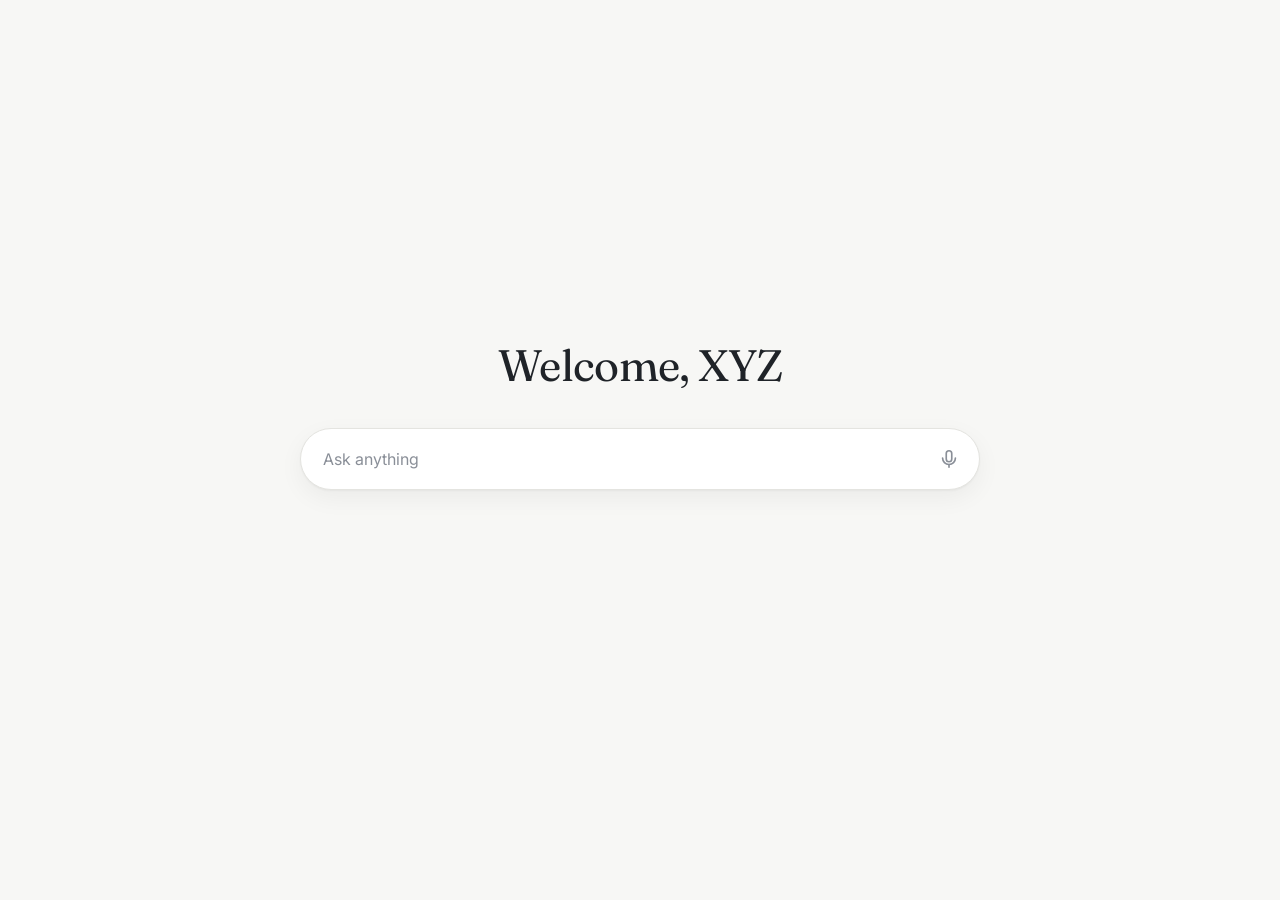
==== web/homepage.html @ 94824fb4 "Began web development" ====
<!DOCTYPE html>
<html lang="en">
<head>
<meta charset="UTF-8">
<meta name="viewport" content="width=device-width, initial-scale=1, viewport-fit=cover">
<title>Welcome</title>
<link rel="preconnect" href="https://fonts.googleapis.com">
<link rel="preconnect" href="https://fonts.gstatic.com" crossorigin>
<link href="https://fonts.googleapis.com/css2?family=Fraunces:opsz,wght@9..144,400&family=Inter:wght@400;500&display=swap" rel="stylesheet">
<style>
  :root {
    --bg: #f7f7f5;
    --surface: #ffffff;
    --text: #1f2328;
    --muted: #8a8f98;
    --border: #e4e4e0;
    --shadow: 0 1px 2px rgba(0,0,0,.04), 0 8px 24px rgba(0,0,0,.05);
    --accent: #3b5bdb;
    box-sizing: border-box;
    padding-top: env(safe-area-inset-top, 0px);
    padding-bottom: env(safe-area-inset-bottom, 0px);
  }
  @media (prefers-color-scheme: dark) {
    :root:not([data-theme="light"]) {
      --bg: #17181a; --surface: #202225; --text: #ececea;
      --muted: #85898f; --border: #2e3033;
      --shadow: 0 1px 2px rgba(0,0,0,.3), 0 8px 24px rgba(0,0,0,.25);
      --accent: #8da2fb;
    }
  }
  :root[data-theme="dark"] {
    --bg: #17181a; --surface: #202225; --text: #ececea;
    --muted: #85898f; --border: #2e3033;
    --shadow: 0 1px 2px rgba(0,0,0,.3), 0 8px 24px rgba(0,0,0,.25);
    --accent: #8da2fb;
  }

  *, *::before, *::after { box-sizing: border-box; }
  html { scroll-padding-top: env(safe-area-inset-top, 0px); }
  body {
    margin: 0;
    min-height: 100vh;
    background: var(--bg);
    color: var(--text);
    font-family: "Inter", system-ui, -apple-system, "Segoe UI", sans-serif;
    display: flex;
    align-items: center;
    justify-content: center;
    padding: 24px;
  }

  main {
    width: 100%;
    max-width: 680px;
    display: flex;
    flex-direction: column;
    align-items: center;
    gap: 36px;
    margin-bottom: 8vh;
  }

  h1 {
    margin: 0;
    font-family: "Fraunces", Georgia, "Times New Roman", serif;
    font-weight: 400;
    font-size: clamp(2rem, 5vw, 2.75rem);
    letter-spacing: -0.015em;
    text-align: center;
  }

  .composer {
    width: 100%;
    display: flex;
    align-items: center;
    gap: 8px;
    padding: 8px 8px 8px 22px;
    background: var(--surface);
    border: 1px solid var(--border);
    border-radius: 999px;
    box-shadow: var(--shadow);
    transition: border-color .2s ease;
  }
  .composer:focus-within { border-color: var(--accent); }

  .composer input {
    flex: 1;
    min-width: 0;
    border: 0;
    outline: 0;
    background: transparent;
    color: var(--text);
    font: inherit;
    font-size: 1rem;
    padding: 12px 0;
  }
  .composer input::placeholder { color: var(--muted); }

  .mic {
    flex: none;
    width: 44px;
    height: 44px;
    display: grid;
    place-items: center;
    border: 0;
    border-radius: 50%;
    background: transparent;
    color: var(--muted);
    cursor: pointer;
    transition: background .2s ease, color .2s ease;
  }
  .mic:hover { background: var(--bg); color: var(--text); }
  .mic:focus-visible { outline: 2px solid var(--accent); outline-offset: 2px; }
  .mic svg { width: 22px; height: 22px; }
</style>
</head>
<body>
  <main>
    <h1>Welcome, XYZ</h1>
    <div class="composer">
      <input type="text" placeholder="Ask anything" aria-label="Message">
      <button class="mic" type="button" aria-label="Use microphone">
        <svg viewBox="0 0 24 24" fill="none" stroke="currentColor" stroke-width="1.8" stroke-linecap="round" stroke-linejoin="round" aria-hidden="true">
          <rect x="9" y="3" width="6" height="12" rx="3"/>
          <path d="M5 11a7 7 0 0 0 14 0"/>
          <path d="M12 18v3"/>
        </svg>
      </button>
    </div>
  </main>
</body>
</html>
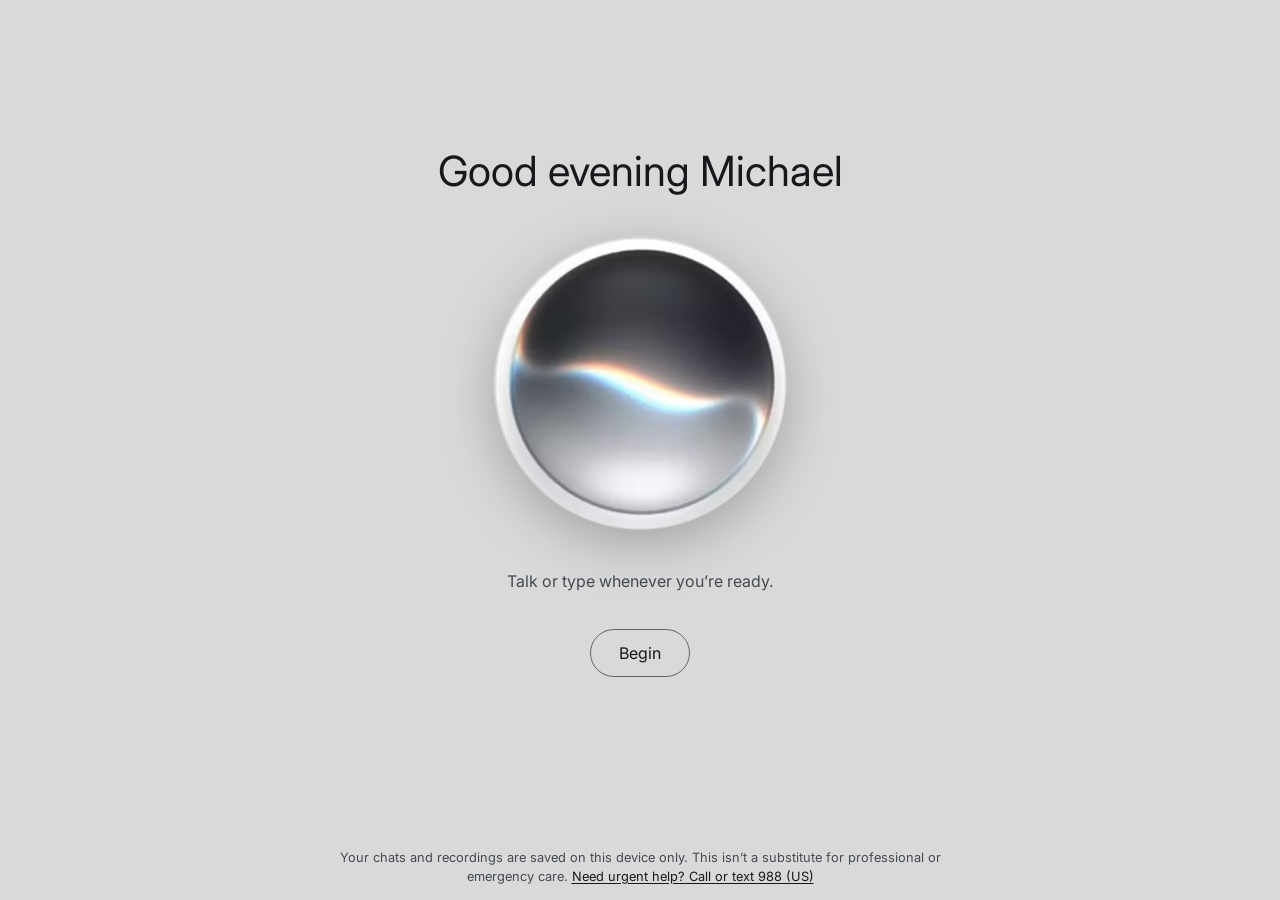
==== commit 20dc9a2e: "Updated web interface" ====
--- a/web/homepage.html
+++ b/web/homepage.html
@@ -1,131 +1,35 @@
 <!DOCTYPE html>
 <html lang="en">
 <head>
-<meta charset="UTF-8">
-<meta name="viewport" content="width=device-width, initial-scale=1, viewport-fit=cover">
-<title>Welcome</title>
-<link rel="preconnect" href="https://fonts.googleapis.com">
-<link rel="preconnect" href="https://fonts.gstatic.com" crossorigin>
-<link href="https://fonts.googleapis.com/css2?family=Fraunces:opsz,wght@9..144,400&family=Inter:wght@400;500&display=swap" rel="stylesheet">
-<style>
-  :root {
-    --bg: #f7f7f5;
-    --surface: #ffffff;
-    --text: #1f2328;
-    --muted: #8a8f98;
-    --border: #e4e4e0;
-    --shadow: 0 1px 2px rgba(0,0,0,.04), 0 8px 24px rgba(0,0,0,.05);
-    --accent: #3b5bdb;
-    box-sizing: border-box;
-    padding-top: env(safe-area-inset-top, 0px);
-    padding-bottom: env(safe-area-inset-bottom, 0px);
-  }
-  @media (prefers-color-scheme: dark) {
-    :root:not([data-theme="light"]) {
-      --bg: #17181a; --surface: #202225; --text: #ececea;
-      --muted: #85898f; --border: #2e3033;
-      --shadow: 0 1px 2px rgba(0,0,0,.3), 0 8px 24px rgba(0,0,0,.25);
-      --accent: #8da2fb;
-    }
-  }
-  :root[data-theme="dark"] {
-    --bg: #17181a; --surface: #202225; --text: #ececea;
-    --muted: #85898f; --border: #2e3033;
-    --shadow: 0 1px 2px rgba(0,0,0,.3), 0 8px 24px rgba(0,0,0,.25);
-    --accent: #8da2fb;
-  }
+  <meta charset="UTF-8">
+  <meta name="viewport" content="width=device-width, initial-scale=1, viewport-fit=cover">
+  <title>Welcome · AI Counselor</title>
+  <link rel="preconnect" href="https://fonts.googleapis.com">
+  <link rel="preconnect" href="https://fonts.gstatic.com" crossorigin>
+  <link href="https://fonts.googleapis.com/css2?family=Inter:wght@400;500;600&display=swap" rel="stylesheet">
+  <link rel="stylesheet" href="style.css">
+</head>
+<body class="home">
 
-  *, *::before, *::after { box-sizing: border-box; }
-  html { scroll-padding-top: env(safe-area-inset-top, 0px); }
-  body {
-    margin: 0;
-    min-height: 100vh;
-    background: var(--bg);
-    color: var(--text);
-    font-family: "Inter", system-ui, -apple-system, "Segoe UI", sans-serif;
-    display: flex;
-    align-items: center;
-    justify-content: center;
-    padding: 24px;
-  }
+  <!-- Same stage as the counselor page, so a saved background carries over -->
+  <section id="stage" class="stage" aria-label="Welcome">
+    <main class="stage-main" data-user-name="Michael">
+      <h1 id="greeting" class="greeting">Hello Michael</h1>
 
-  main {
-    width: 100%;
-    max-width: 680px;
-    display: flex;
-    flex-direction: column;
-    align-items: center;
-    gap: 36px;
-    margin-bottom: 8vh;
-  }
+      <a class="orb" href="index.html" aria-label="Begin a conversation">
+        <img src="orb.png" alt="" width="300" height="300" draggable="false">
+      </a>
 
-  h1 {
-    margin: 0;
-    font-family: "Fraunces", Georgia, "Times New Roman", serif;
-    font-weight: 400;
-    font-size: clamp(2rem, 5vw, 2.75rem);
-    letter-spacing: -0.015em;
-    text-align: center;
-  }
+      <p class="home-lead">Talk or type whenever you’re ready.</p>
+      <a class="home-start" href="index.html">Begin</a>
+    </main>
 
-  .composer {
-    width: 100%;
-    display: flex;
-    align-items: center;
-    gap: 8px;
-    padding: 8px 8px 8px 22px;
-    background: var(--surface);
-    border: 1px solid var(--border);
-    border-radius: 999px;
-    box-shadow: var(--shadow);
-    transition: border-color .2s ease;
-  }
-  .composer:focus-within { border-color: var(--accent); }
+    <footer class="stage-foot">
+      <p>Your chats and recordings are saved on this device only. This isn’t a substitute for professional or emergency care.
+        <a href="https://988lifeline.org" target="_blank" rel="noopener">Need urgent help? Call or text 988 (US)</a></p>
+    </footer>
+  </section>
 
-  .composer input {
-    flex: 1;
-    min-width: 0;
-    border: 0;
-    outline: 0;
-    background: transparent;
-    color: var(--text);
-    font: inherit;
-    font-size: 1rem;
-    padding: 12px 0;
-  }
-  .composer input::placeholder { color: var(--muted); }
-
-  .mic {
-    flex: none;
-    width: 44px;
-    height: 44px;
-    display: grid;
-    place-items: center;
-    border: 0;
-    border-radius: 50%;
-    background: transparent;
-    color: var(--muted);
-    cursor: pointer;
-    transition: background .2s ease, color .2s ease;
-  }
-  .mic:hover { background: var(--bg); color: var(--text); }
-  .mic:focus-visible { outline: 2px solid var(--accent); outline-offset: 2px; }
-  .mic svg { width: 22px; height: 22px; }
-</style>
-</head>
-<body>
-  <main>
-    <h1>Welcome, XYZ</h1>
-    <div class="composer">
-      <input type="text" placeholder="Ask anything" aria-label="Message">
-      <button class="mic" type="button" aria-label="Use microphone">
-        <svg viewBox="0 0 24 24" fill="none" stroke="currentColor" stroke-width="1.8" stroke-linecap="round" stroke-linejoin="round" aria-hidden="true">
-          <rect x="9" y="3" width="6" height="12" rx="3"/>
-          <path d="M5 11a7 7 0 0 0 14 0"/>
-          <path d="M12 18v3"/>
-        </svg>
-      </button>
-    </div>
-  </main>
+  <script src="ui.js"></script>
 </body>
 </html>
--- a/web/style.css
+++ b/web/style.css
@@ -0,0 +1,703 @@
+/* =====================================================================
+   AI Counselor — styles
+   1. Design tokens            5. Orb, transcript, status (stage)
+   2. Base                     6. Popover (background picker)
+   3. App layout               7. History drawer
+   4. Chat panel               8. Homepage
+                               9. Responsive and reduced motion
+   ===================================================================== */
+
+
+/* ---------- 1. Design tokens ----------
+   Light tokens are the default (used by the popover). The chat panel and the
+   history drawer redefine them as dark, matching the prototype's black panel. */
+:root {
+  --bg: #f4f4f2;
+  --surface: #ffffff;
+  --text: #1f2328;
+  --muted: #5d636b;
+  --border: #d8d8d4;
+  --accent: #0070e0;
+  --danger: #c2255c;
+  --shadow: 0 1px 2px rgba(0,0,0,.06), 0 12px 36px rgba(0,0,0,.18);
+
+  --bubble-user: #0070e0;           /* white text on this is 4.8:1 */
+  --bubble-assistant: #6a6d71;      /* white text on this is 5.3:1 */
+
+  --chat-frac: .3;                  /* chat panel width as a fraction of the window (set by ui.js) */
+  --font: "Inter", system-ui, -apple-system, "Segoe UI", Roboto, sans-serif;
+}
+
+.chat-panel,
+.drawer {
+  --bg: #1d1f22;
+  --surface: #0e0f10;
+  --text: #f3f3f1;
+  --muted: #a3a7ae;
+  --border: #2d3035;
+  --accent: #4aa3ff;
+  --danger: #ff8aa8;
+  color-scheme: dark;
+}
+
+
+/* ---------- 2. Base ---------- */
+*, *::before, *::after { box-sizing: border-box; }
+
+html, body { height: 100%; }
+
+body {
+  margin: 0;
+  background: #000;
+  color: var(--text);
+  font-family: var(--font);
+  -webkit-text-size-adjust: 100%;
+}
+
+button { font: inherit; }
+[hidden] { display: none !important; }
+
+.icon-btn {
+  flex: none;
+  position: relative;
+  width: 44px;
+  height: 44px;
+  display: grid;
+  place-items: center;
+  padding: 0;
+  border: 0;
+  border-radius: 50%;
+  background: transparent;
+  color: var(--text);
+  cursor: pointer;
+  transition: background .2s ease, color .2s ease, opacity .2s ease;
+  -webkit-tap-highlight-color: transparent;
+}
+.icon-btn:hover:not(:disabled) { background: color-mix(in srgb, currentColor 12%, transparent); }
+.icon-btn:focus-visible { outline: 2px solid var(--accent); outline-offset: 2px; }
+.icon-btn:disabled { opacity: .4; cursor: not-allowed; }
+.icon-btn svg {
+  width: 24px;
+  height: 24px;
+  fill: none;
+  stroke: currentColor;
+  stroke-width: 1.8;
+  stroke-linecap: round;
+  stroke-linejoin: round;
+}
+
+.btn {
+  flex: 1;
+  min-height: 44px;
+  padding: 10px 14px;
+  border: 1px solid var(--border);
+  border-radius: 999px;
+  background: transparent;
+  color: var(--text);
+  font-size: .9rem;
+  cursor: pointer;
+  transition: background .2s ease, border-color .2s ease, opacity .2s ease;
+}
+.btn:hover:not(:disabled) { background: var(--bg); }
+.btn:focus-visible { outline: 2px solid var(--accent); outline-offset: 2px; }
+.btn:disabled { opacity: .4; cursor: not-allowed; }
+.btn-danger { color: var(--danger); border-color: color-mix(in srgb, var(--danger) 45%, var(--border)); }
+.btn-danger:hover:not(:disabled) { background: color-mix(in srgb, var(--danger) 12%, transparent); }
+
+
+/* ---------- 3. App layout: chat panel | divider | stage ---------- */
+.app {
+  display: flex;
+  height: 100vh;
+  height: 100svh;
+  width: 100%;
+  overflow: hidden;
+}
+
+.chat-panel {
+  position: relative;
+  flex: none;
+  width: calc(var(--chat-frac) * 100vw);
+  background: #000;
+  color: var(--text);
+  overflow: hidden;
+  transition: width .28s ease;
+}
+.app.chat-collapsed .chat-panel { width: 0; }
+.app.resizing .chat-panel { transition: none; }
+.app.resizing { cursor: col-resize; user-select: none; -webkit-user-select: none; }
+.app.will-collapse .chat-panel { opacity: .45; }
+
+/* The divider sits on the seam between the panels */
+.resizer {
+  position: relative;
+  flex: none;
+  width: 12px;
+  margin: 0 -6px;
+  z-index: 6;
+  cursor: col-resize;
+  touch-action: none;
+}
+.resizer::after {
+  content: "";
+  position: absolute;
+  top: 50%;
+  left: 50%;
+  width: 4px;
+  height: 56px;
+  border-radius: 4px;
+  transform: translate(-50%, -50%);
+  background: rgba(255,255,255,.55);
+  box-shadow: 0 0 0 1px rgba(0,0,0,.25);
+  opacity: 0;
+  transition: opacity .2s ease;
+}
+.resizer:hover::after,
+.resizer:focus-visible::after,
+.app.resizing .resizer::after { opacity: 1; }
+.resizer:focus-visible { outline: 2px solid #4aa3ff; outline-offset: -2px; }
+
+.chat-scrim { display: none; }
+
+.stage {
+  --stage-bg: #d9d9d9;
+  --fg: #16181c;
+  --fg-muted: #444a52;
+  --stage-danger: #c4122f;
+  --stage-card: rgba(255,255,255,.55);
+
+  position: relative;
+  flex: 1;
+  min-width: 0;
+  display: flex;
+  flex-direction: column;
+  overflow-x: hidden;
+  overflow-y: auto;
+  color: var(--fg);
+  background-color: var(--stage-bg);
+  /* the first layer is a soft wash that keeps text readable over photos */
+  background-image: linear-gradient(var(--stage-scrim, transparent), var(--stage-scrim, transparent)), var(--stage-image, none);
+  background-size: cover;
+  background-position: center;
+  transition: background-color .3s ease;
+}
+.stage[data-bg="dark"] {
+  --fg: #f6f6f4;
+  --fg-muted: #cfd2d7;
+  --stage-danger: #ff8f9f;
+  --stage-card: rgba(0,0,0,.4);
+}
+.stage.has-image { --stage-scrim: rgba(255,255,255,.3); }
+.stage.has-image[data-bg="dark"] { --stage-scrim: rgba(0,0,0,.38); }
+
+.topbar {
+  position: relative;
+  z-index: 4;
+  flex: none;
+  display: flex;
+  align-items: center;
+  justify-content: space-between;
+  min-height: 68px;
+  padding: calc(12px + env(safe-area-inset-top, 0px)) 16px 12px;
+}
+.top-actions { display: flex; align-items: center; gap: 4px; margin-left: auto; }
+.stage .icon-btn { color: var(--fg); }
+.stage .icon-btn:focus-visible { outline-color: var(--fg); }
+
+/* The chat button only appears while the chat is minimized */
+.app:not(.chat-collapsed) #chat-toggle { display: none; }
+
+.stage-main {
+  flex: 1;
+  min-height: 0;
+  display: flex;
+  flex-direction: column;
+  align-items: center;
+  justify-content: center;
+  gap: clamp(18px, 4vh, 40px);
+  padding: 4px 20px 20px;
+}
+
+.greeting {
+  margin: 0;
+  max-width: 100%;
+  font-size: clamp(1.6rem, 3.3vw, 2.6rem);
+  font-weight: 400;
+  line-height: 1.2;
+  text-align: center;
+  overflow-wrap: anywhere;
+}
+
+.stage-foot {
+  flex: none;
+  padding: 8px 20px calc(14px + env(safe-area-inset-bottom, 0px));
+  text-align: center;
+  font-size: .8rem;
+  line-height: 1.5;
+  color: var(--fg-muted);
+}
+.stage-foot p { max-width: 640px; margin: 0 auto; }
+.stage-foot a { color: var(--fg); text-underline-offset: 2px; }
+.stage-foot a:focus-visible { outline: 2px solid var(--fg); outline-offset: 2px; border-radius: 3px; }
+
+/* Microphone lock: red and crossed out when off */
+.mic-lock .icon-mic-off { display: none; }
+.mic-lock.is-off .icon-mic-on { display: none; }
+.mic-lock.is-off .icon-mic-off { display: block; }
+.stage .mic-lock.is-off { color: var(--stage-danger); }
+.mic-lock.nudge { animation: nudge .6s ease; }
+@keyframes nudge {
+  0%, 100% { transform: none; }
+  20%, 60% { transform: translateX(-4px); }
+  40%, 80% { transform: translateX(4px); }
+}
+
+
+/* ---------- 4. Chat panel ---------- */
+.chat-inner {
+  width: calc(var(--chat-frac) * 100vw);   /* fixed, so content clips instead of reflowing while it animates */
+  height: 100%;
+  display: flex;
+  flex-direction: column;
+  padding-top: env(safe-area-inset-top, 0px);
+  padding-bottom: env(safe-area-inset-bottom, 0px);
+}
+
+.chat-head {
+  flex: none;
+  display: flex;
+  align-items: center;
+  justify-content: space-between;
+  padding: 12px 10px 4px;
+}
+.chat-head-actions { display: flex; align-items: center; }
+
+.thread {
+  flex: 1;
+  min-height: 0;
+  display: flex;
+  flex-direction: column;
+  gap: 12px;
+  padding: 12px 14px;
+  overflow-y: auto;
+  overscroll-behavior: contain;
+}
+.thread-empty {
+  margin: auto;
+  padding: 0 12px;
+  max-width: 28ch;
+  text-align: center;
+  font-size: .9rem;
+  line-height: 1.55;
+  color: var(--muted);
+}
+
+.bubble {
+  width: fit-content;
+  max-width: 88%;
+  padding: 12px 18px;
+  border-radius: 22px;
+  color: #fff;
+  font-size: .95rem;
+  line-height: 1.45;
+  overflow-wrap: anywhere;
+  white-space: pre-wrap;
+  animation: bubble-in .25s ease;
+}
+.bubble-user { align-self: flex-end; background: var(--bubble-user); border-bottom-right-radius: 7px; }
+.bubble-assistant { align-self: flex-start; background: var(--bubble-assistant); border-bottom-left-radius: 7px; }
+.bubble-voice { display: inline-flex; align-items: center; gap: 8px; }
+.bubble-voice svg { width: 18px; height: 18px; flex: none; fill: none; stroke: currentColor; stroke-width: 1.8; stroke-linecap: round; stroke-linejoin: round; }
+@keyframes bubble-in { from { opacity: 0; transform: translateY(6px); } }
+
+.chat-compose {
+  flex: none;
+  padding: 16px 14px 18px;
+  border-top: 1px solid rgba(255,255,255,.4);
+}
+.chat-compose input {
+  width: 100%;
+  min-height: 44px;
+  padding: 10px 20px;
+  border: 1px solid rgba(255,255,255,.75);
+  border-radius: 999px;
+  background: transparent;
+  color: #fff;
+  font: inherit;
+  font-size: 1rem;           /* 16px stops iOS from zooming the page on focus */
+  transition: border-color .2s ease, box-shadow .2s ease;
+}
+.chat-compose input::placeholder { color: #b4b8bf; }
+.chat-compose input:focus-visible { outline: none; border-color: var(--accent); box-shadow: 0 0 0 2px var(--accent); }
+
+
+/* ---------- 5. Orb, transcript, status ---------- */
+.orb {
+  --orb-size: clamp(170px, 36vmin, 300px);
+  flex: none;
+  width: var(--orb-size);
+  height: var(--orb-size);
+  padding: 0;
+  border: 0;
+  border-radius: 50%;
+  background: none;
+  cursor: pointer;
+  filter: drop-shadow(0 14px 26px rgba(0,0,0,.25));
+  transition: transform .4s cubic-bezier(.3,.7,.2,1), filter .3s ease, opacity .3s ease;
+  -webkit-tap-highlight-color: transparent;
+}
+.orb img {
+  display: block;
+  width: 100%;
+  height: 100%;
+  border-radius: 50%;
+  pointer-events: none;
+  user-select: none;
+  -webkit-user-drag: none;
+}
+.orb:hover { transform: scale(1.03); }
+.orb:active { transform: scale(.97); }
+.orb:focus-visible { outline: 3px solid var(--fg); outline-offset: 8px; }
+
+/* Recording: the orb shrinks. Its layout box stays the same so nothing jumps. */
+.orb.listening,
+.orb.listening:hover,
+.orb.listening:active { transform: scale(.66); }
+
+/* Microphone locked: the orb looks switched off */
+body[data-mic-locked="true"] .orb { filter: grayscale(1) drop-shadow(0 14px 26px rgba(0,0,0,.2)); opacity: .55; }
+
+.transcript {
+  width: min(560px, 100%);
+  min-height: 5.5rem;
+  max-height: 30vh;
+  padding: 14px 20px;
+  border: 1px solid color-mix(in srgb, var(--fg) 55%, transparent);
+  border-radius: 22px;
+  color: var(--fg);
+  font-size: 1rem;
+  line-height: 1.5;
+  text-align: left;
+  overflow: auto;
+  overflow-wrap: anywhere;
+}
+.transcript.is-placeholder { color: var(--fg-muted); }
+.stage.has-image .transcript { background: var(--stage-card); }
+
+.status {
+  min-height: 2.8em;                 /* room for two lines so the layout never jumps */
+  max-width: 560px;
+  margin: calc(-1 * clamp(6px, 2vh, 20px)) 0 0;
+  font-size: .9rem;
+  line-height: 1.4;
+  text-align: center;
+  color: var(--fg-muted);
+}
+
+
+/* ---------- 6. Popover (background picker) ---------- */
+.popover {
+  position: absolute;
+  top: calc(100% - 4px);
+  right: 16px;
+  width: min(300px, calc(100vw - 32px));
+  padding: 16px;
+  background: #fff;
+  color: #1f2328;
+  border: 1px solid #d8d8d4;
+  border-radius: 16px;
+  box-shadow: var(--shadow);
+  z-index: 8;
+  --bg: #f1f1ee;
+}
+.pop-title { margin: 0 0 12px; font-size: .95rem; font-weight: 600; }
+.swatches { display: grid; grid-template-columns: repeat(6, 1fr); gap: 8px; }
+.swatch {
+  aspect-ratio: 1;
+  min-height: 36px;
+  padding: 0;
+  border: 1px solid rgba(0,0,0,.25);
+  border-radius: 50%;
+  background: var(--c);
+  cursor: pointer;
+}
+.swatch:hover { transform: scale(1.06); }
+.swatch:focus-visible { outline: 2px solid var(--accent); outline-offset: 2px; }
+.swatch[aria-pressed="true"] { outline: 2px solid var(--accent); outline-offset: 2px; }
+.color-row {
+  display: flex;
+  align-items: center;
+  justify-content: space-between;
+  gap: 12px;
+  margin: 14px 0;
+  font-size: .9rem;
+}
+.color-row input[type="color"] {
+  width: 56px;
+  height: 36px;
+  padding: 2px;
+  border: 1px solid #d8d8d4;
+  border-radius: 10px;
+  background: #fff;
+  cursor: pointer;
+}
+.color-row input[type="color"]:focus-visible { outline: 2px solid var(--accent); outline-offset: 2px; }
+.pop-actions { display: flex; gap: 8px; }
+.pop-note { margin: 12px 0 0; font-size: .8rem; line-height: 1.4; color: #5d636b; }
+
+
+/* ---------- 7. History drawer ---------- */
+.backdrop {
+  position: fixed;
+  inset: 0;
+  background: rgba(0,0,0,.4);
+  opacity: 0;
+  pointer-events: none;
+  transition: opacity .25s ease;
+  z-index: 40;
+}
+.backdrop.open { opacity: 1; pointer-events: auto; }
+
+.drawer {
+  position: fixed;
+  top: 0;
+  bottom: 0;
+  left: 0;
+  width: min(400px, 100vw);
+  display: flex;
+  flex-direction: column;
+  background: var(--surface);
+  color: var(--text);
+  border-right: 1px solid var(--border);
+  box-shadow: var(--shadow);
+  transform: translateX(-100%);
+  visibility: hidden;                 /* a closed drawer must not leak its shadow into the page */
+  transition: transform .28s ease, visibility 0s .28s;
+  padding-top: env(safe-area-inset-top, 0px);
+  padding-bottom: env(safe-area-inset-bottom, 0px);
+  z-index: 41;
+}
+.drawer.open { transform: none; visibility: visible; transition: transform .28s ease, visibility 0s; }
+
+.drawer-head {
+  display: flex;
+  align-items: center;
+  justify-content: space-between;
+  padding: 10px 10px 10px 22px;
+}
+.drawer-head h2 { margin: 0; font-size: 1.25rem; font-weight: 500; }
+.drawer-head-actions { display: flex; align-items: center; }
+
+.tabs { display: flex; gap: 6px; padding: 4px 14px 10px; border-bottom: 1px solid var(--border); }
+.tab {
+  flex: 1;
+  min-height: 40px;
+  padding: 8px 12px;
+  border: 0;
+  border-radius: 999px;
+  background: transparent;
+  color: var(--muted);
+  font-size: .9rem;
+  cursor: pointer;
+  transition: background .2s ease, color .2s ease;
+}
+.tab:hover { color: var(--text); }
+.tab[aria-selected="true"] { background: var(--bg); color: var(--text); font-weight: 500; }
+.tab:focus-visible { outline: 2px solid var(--accent); outline-offset: 2px; }
+
+.history-list {
+  flex: 1;
+  margin: 0;
+  padding: 8px 12px;
+  list-style: none;
+  overflow-y: auto;
+}
+.empty {
+  padding: 40px 16px;
+  text-align: center;
+  color: var(--muted);
+  font-size: .95rem;
+  line-height: 1.5;
+}
+
+/* Entries */
+.entry {
+  display: flex;
+  gap: 12px;
+  padding: 14px 10px;
+  border-radius: 12px;
+  border-bottom: 1px solid var(--border);
+}
+.entry:last-child { border-bottom: 0; }
+.editing .entry { cursor: pointer; }
+.editing .entry:hover { background: var(--bg); }
+.entry.selected { background: color-mix(in srgb, var(--accent) 16%, transparent); }
+
+.entry .check { display: none; flex: none; padding-top: 2px; }
+.editing .entry .check { display: block; }
+.check input {
+  width: 18px;
+  height: 18px;
+  margin: 0;
+  accent-color: var(--accent);
+  pointer-events: none;   /* the whole row is the click target */
+}
+
+.entry-body { flex: 1; min-width: 0; }
+.entry-text {
+  display: -webkit-box;
+  -webkit-line-clamp: 3;
+  -webkit-box-orient: vertical;
+  overflow: hidden;
+  margin: 0 0 4px;
+  line-height: 1.45;
+  overflow-wrap: anywhere;
+}
+.entry time { font-size: .8rem; color: var(--muted); }
+
+/* A chat row is one button that opens the chat */
+.chat-open {
+  display: block;
+  width: 100%;
+  padding: 2px 0;
+  border: 0;
+  border-radius: 8px;
+  background: transparent;
+  color: inherit;
+  text-align: left;
+  cursor: pointer;
+}
+.chat-open:focus-visible { outline: 2px solid var(--accent); outline-offset: 4px; }
+.chat-open:hover .entry-text { text-decoration: underline; text-underline-offset: 3px; }
+.editing .chat-open:hover .entry-text { text-decoration: none; }
+.chat-meta { margin-left: 8px; font-size: .8rem; color: var(--muted); }
+
+/* Audio clips */
+.clip {
+  display: flex;
+  align-items: center;
+  gap: 10px;
+  margin: 0 0 8px;
+  padding: 6px 12px 6px 6px;
+  background: var(--bg);
+  border-radius: 999px;
+}
+.play {
+  flex: none;
+  width: 36px;
+  height: 36px;
+  display: grid;
+  place-items: center;
+  border: 0;
+  border-radius: 50%;
+  background: var(--accent);
+  color: #06121f;
+  cursor: pointer;
+}
+.play:focus-visible { outline: 2px solid var(--text); outline-offset: 2px; }
+.play svg { width: 14px; height: 14px; }
+
+.wave {
+  flex: 1;
+  height: 28px;
+  display: flex;
+  align-items: center;
+  gap: 2px;
+  min-width: 0;
+}
+.wave span {
+  flex: 1;
+  min-width: 1px;
+  border-radius: 2px;
+  background: var(--muted);
+  opacity: .6;
+  transition: opacity .15s ease, background .15s ease;
+}
+.wave span.played { background: var(--accent); opacity: 1; }
+
+.dur {
+  flex: none;
+  min-width: 2.4em;
+  text-align: right;
+  font-size: .8rem;
+  font-variant-numeric: tabular-nums;
+  color: var(--muted);
+}
+
+.drawer-note { min-height: 1.4em; margin: 0; padding: 4px 18px 0; font-size: .85rem; color: var(--muted); }
+.drawer-foot { display: flex; gap: 10px; padding: 10px 16px 14px; }
+
+
+/* ---------- 8. Homepage ---------- */
+.home { overflow: auto; }
+.home .stage { min-height: 100vh; min-height: 100svh; }
+.home-start {
+  display: inline-flex;
+  align-items: center;
+  justify-content: center;
+  min-height: 48px;
+  padding: 12px 28px;
+  border: 1px solid color-mix(in srgb, var(--fg) 60%, transparent);
+  border-radius: 999px;
+  color: var(--fg);
+  font-size: 1rem;
+  text-decoration: none;
+  transition: background .2s ease;
+}
+.home-start:hover { background: color-mix(in srgb, var(--fg) 10%, transparent); }
+.home-start:focus-visible { outline: 3px solid var(--fg); outline-offset: 4px; }
+.home .orb { display: block; }
+.home-lead { margin: 0; max-width: 36ch; text-align: center; line-height: 1.5; color: var(--fg-muted); }
+
+
+/* ---------- 9. Responsive and reduced motion ---------- */
+
+/* Tablets and phones: the chat becomes a slide-over opened from the top-left button */
+@media (max-width: 860px) {
+  .resizer { display: none; }
+
+  .chat-panel {
+    position: fixed;
+    top: 0;
+    bottom: 0;
+    left: 0;
+    width: min(88vw, 380px);
+    z-index: 30;
+    box-shadow: 0 0 40px rgba(0,0,0,.5);
+    transition: transform .28s ease, visibility 0s;
+  }
+  .chat-inner { width: 100%; }
+  .app.chat-collapsed .chat-panel {
+    width: min(88vw, 380px);
+    transform: translateX(-100%);
+    visibility: hidden;
+    transition: transform .28s ease, visibility 0s .28s;
+  }
+
+  .chat-scrim {
+    display: block;
+    position: fixed;
+    inset: 0;
+    z-index: 29;
+    background: rgba(0,0,0,.45);
+    opacity: 0;
+    pointer-events: none;
+    transition: opacity .25s ease;
+  }
+  .app:not(.chat-collapsed) .chat-scrim { opacity: 1; pointer-events: auto; }
+
+  .popover { right: 12px; }
+}
+
+@media (max-height: 560px) {
+  .stage-main { gap: 14px; }
+  .orb { --orb-size: clamp(120px, 30vmin, 220px); }
+  .transcript { min-height: 4rem; }
+}
+
+@media (prefers-reduced-motion: reduce) {
+  .chat-panel, .drawer, .drawer.open, .backdrop, .chat-scrim, .stage, .resizer::after { transition: none; }
+  .bubble { animation: none; }
+  .mic-lock.nudge { animation: none; }
+  .orb { transition-duration: .01s; }
+}
